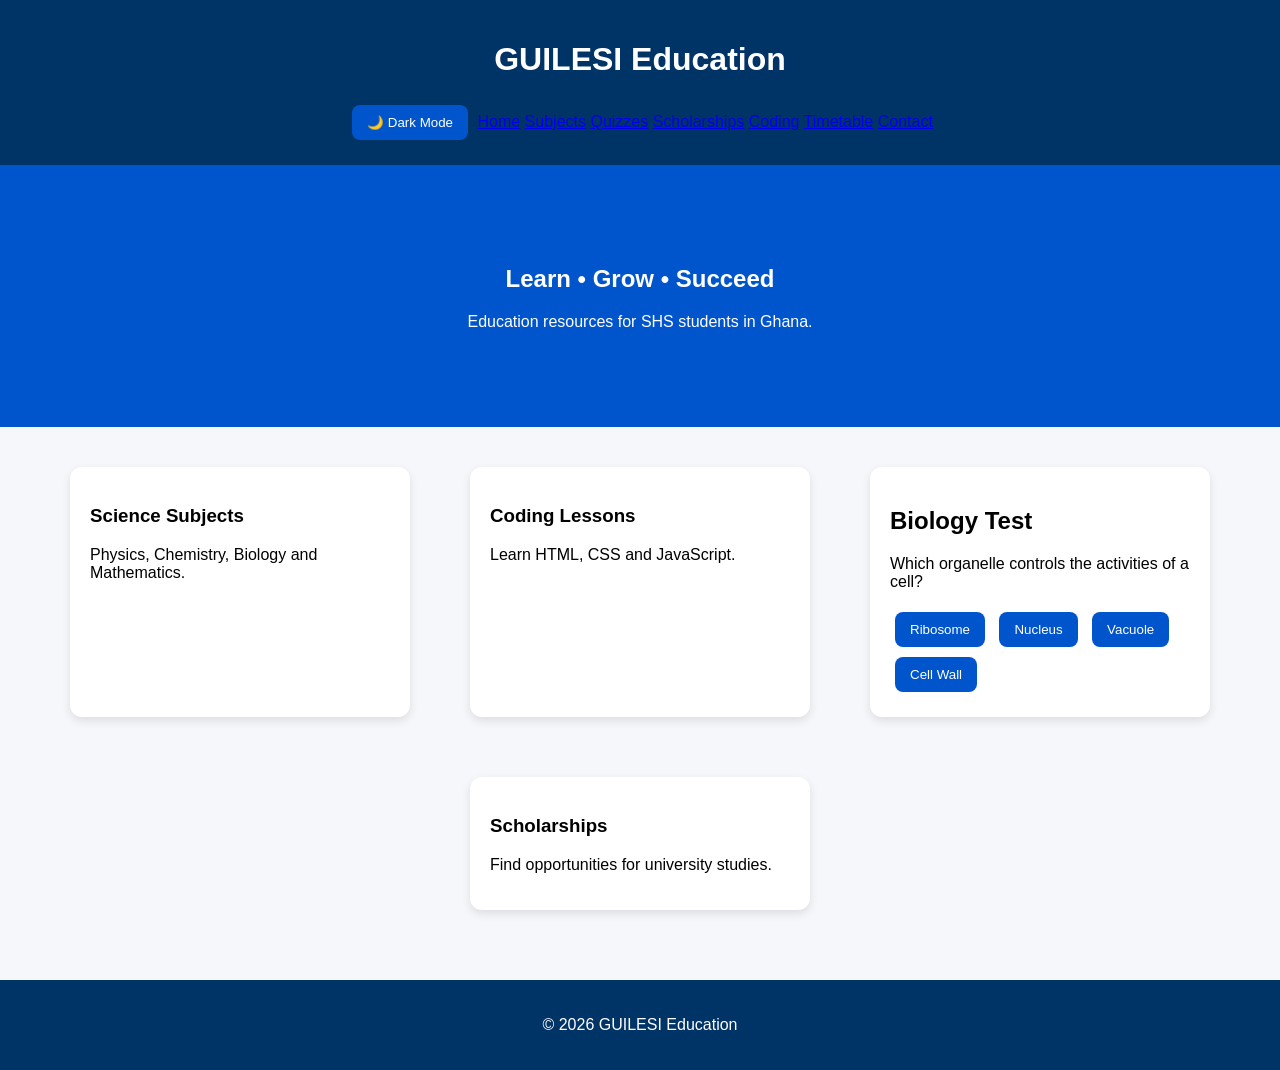
==== index.html @ f0cc9075 "Update index.html" ====
<!DOCTYPE html>
<html>
<head>
    <title>GUILESI Education</title>
    <link rel="stylesheet" href="style.css">
</head>
<body>
    <header>
    <h1>GUILESI Education</h1>

    <button class="dark-btn" onclick="toggleMode()">
        🌙 Dark Mode
    </button
    
    
    <nav>
        <a href="index.html">Home</a>
        <a href="subjects.html">Subjects</a>
        <a href="quizzes.html">Quizzes</a>
        <a href="scholarships.html">Scholarships</a>
        <a href="coding.html">Coding</a>
        <a href="timetable.html">Timetable</a>
        <a href="contact.html">Contact</a>
    </nav>
</header>
<script>
function toggleMode() {
document.body.classList.toggle("dark");
}
</script>
<section class="hero">
    <h2>Learn • Grow • Succeed</h2>
    <p>Education resources for SHS students in Ghana.</p>
</section>

<section class="cards">
    <div class="card">
        <h3>Science Subjects</h3>
        <p>Physics, Chemistry, Biology and Mathematics.</p>
    </div>

    <div class="card">
        <h3>Coding Lessons</h3>
        <p>Learn HTML, CSS and JavaScript.</p>
    </div>
    <div class="card">
<h2>Biology Test</h2>

<p>Which organelle controls the activities of a cell?</p>

<button onclick="alert('Wrong')">Ribosome</button>
<button onclick="alert('Correct')">Nucleus</button>
<button onclick="alert('Wrong')">Vacuole</button>
<button onclick="alert('Wrong')">Cell Wall</button>

    </div>

    <div class="card">
        <h3>Scholarships</h3>
        <p>Find opportunities for university studies.</p>
    </div>
    
</section>

<footer>
    <p>© 2026 GUILESI Education</p>
</footer>

</body>
</html>
---- style.css ----
body{
    margin:0;
    font-family:Arial, sans-serif;
    background:#f5f7fa;
}

header{
    background:#003366;
    color:white;
    text-align:center;
    padding:20px;
}

nav a{
    color:white;
    text-decoration:none;
    margin:10px;
}

.hero{
    background:#0055cc;
    color:white;
    text-align:center;
    padding:80px 20px;
}

.cards{
    display:flex;
    flex-wrap:wrap;
    justify-content:center;
    gap:20px;
    padding:20px;
}

.card{
    background:white;
    padding:20px;
    border-radius:12px;
    box-shadow:0 4px 10px rgba(0,0,0,0.1);
    width:300px;
}
.card{
    background:white;
    padding:20px;
    border-radius:12px;
    margin:20px;
    box-shadow:0 4px 10px rgba(0,0,0,0.1);
}
button{
    background:#0055cc;
    color:white;
    border:none;
    padding:10px 20px;
    border-radius:8px;
}
button{
    margin:5px;
    padding:10px 15px;
    border:none;
    border-radius:8px;
    cursor:pointer;
}
footer{
    text-align:center;
    background:#003366;
    color:white;
    padding:20px;
    margin-top:30px;
}
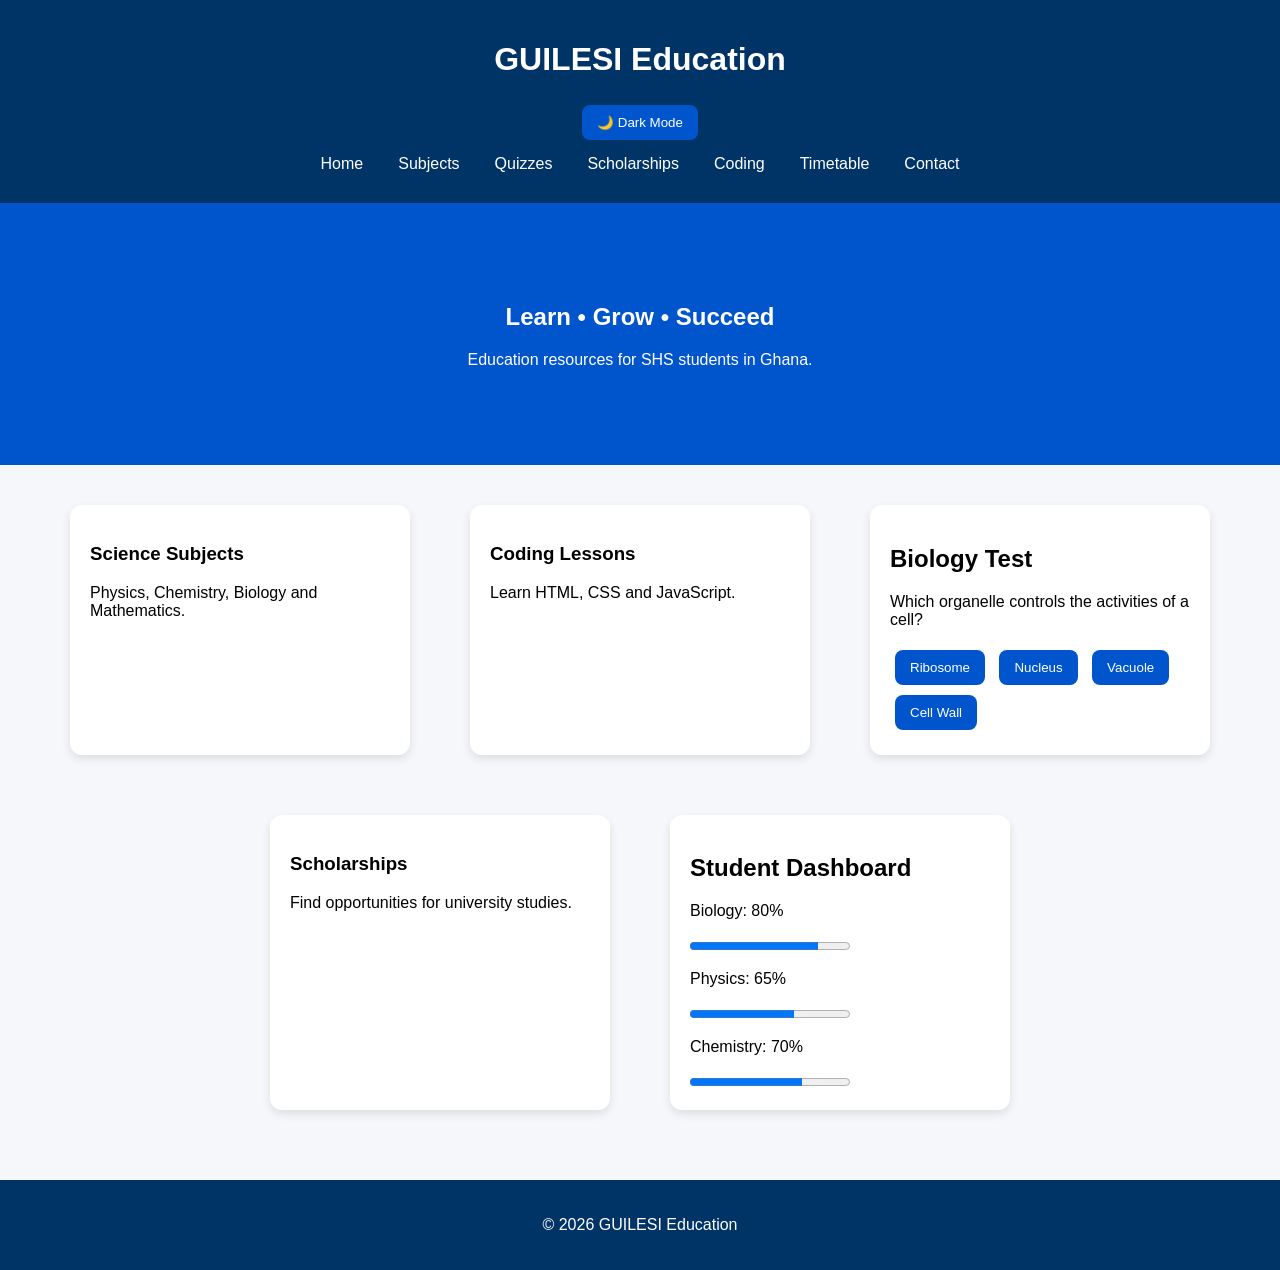
==== commit d6343793: "Update index.html" ====
--- a/index.html
+++ b/index.html
@@ -8,11 +8,9 @@
     <header>
     <h1>GUILESI Education</h1>
 
-    <button class="dark-btn" onclick="toggleMode()">
-        🌙 Dark Mode
-    </button
-    
-    
+       <button onclick="darkMode()">
+🌙 Dark Mode
+       </button> 
     <nav>
         <a href="index.html">Home</a>
         <a href="subjects.html">Subjects</a>
@@ -59,12 +57,27 @@
         <h3>Scholarships</h3>
         <p>Find opportunities for university studies.</p>
     </div>
-    
+    <div class="card">
+<h2>Student Dashboard</h2>
+
+<p>Biology: 80%</p>
+<progress value="80" max="100"></progress>
+
+<p>Physics: 65%</p>
+<progress value="65" max="100"></progress>
+
+<p>Chemistry: 70%</p>
+<progress value="70" max="100"></progress>
+    </div>
 </section>
 
 <footer>
     <p>© 2026 GUILESI Education</p>
 </footer>
-
+<script>
+function darkMode(){
+document.body.classList.toggle("dark");
+}
+</script>
 </body>
 </html>
--- a/style.css
+++ b/style.css
@@ -10,11 +10,27 @@
     text-align:center;
     padding:20px;
 }
-
+.dark-btn{
+    position:fixed;
+    bottom:20px;
+    right:20px;
+    background:#0055cc;
+    color:white;
+    border:none;
+    padding:12px 18px;
+    border-radius:50px;
+    cursor:pointer;
+}
 nav a{
     color:white;
     text-decoration:none;
     margin:10px;
+}
+nav{
+    display:flex;
+    flex-wrap:wrap;
+    justify-content:center;
+    gap:15px;
 }
 
 .hero{
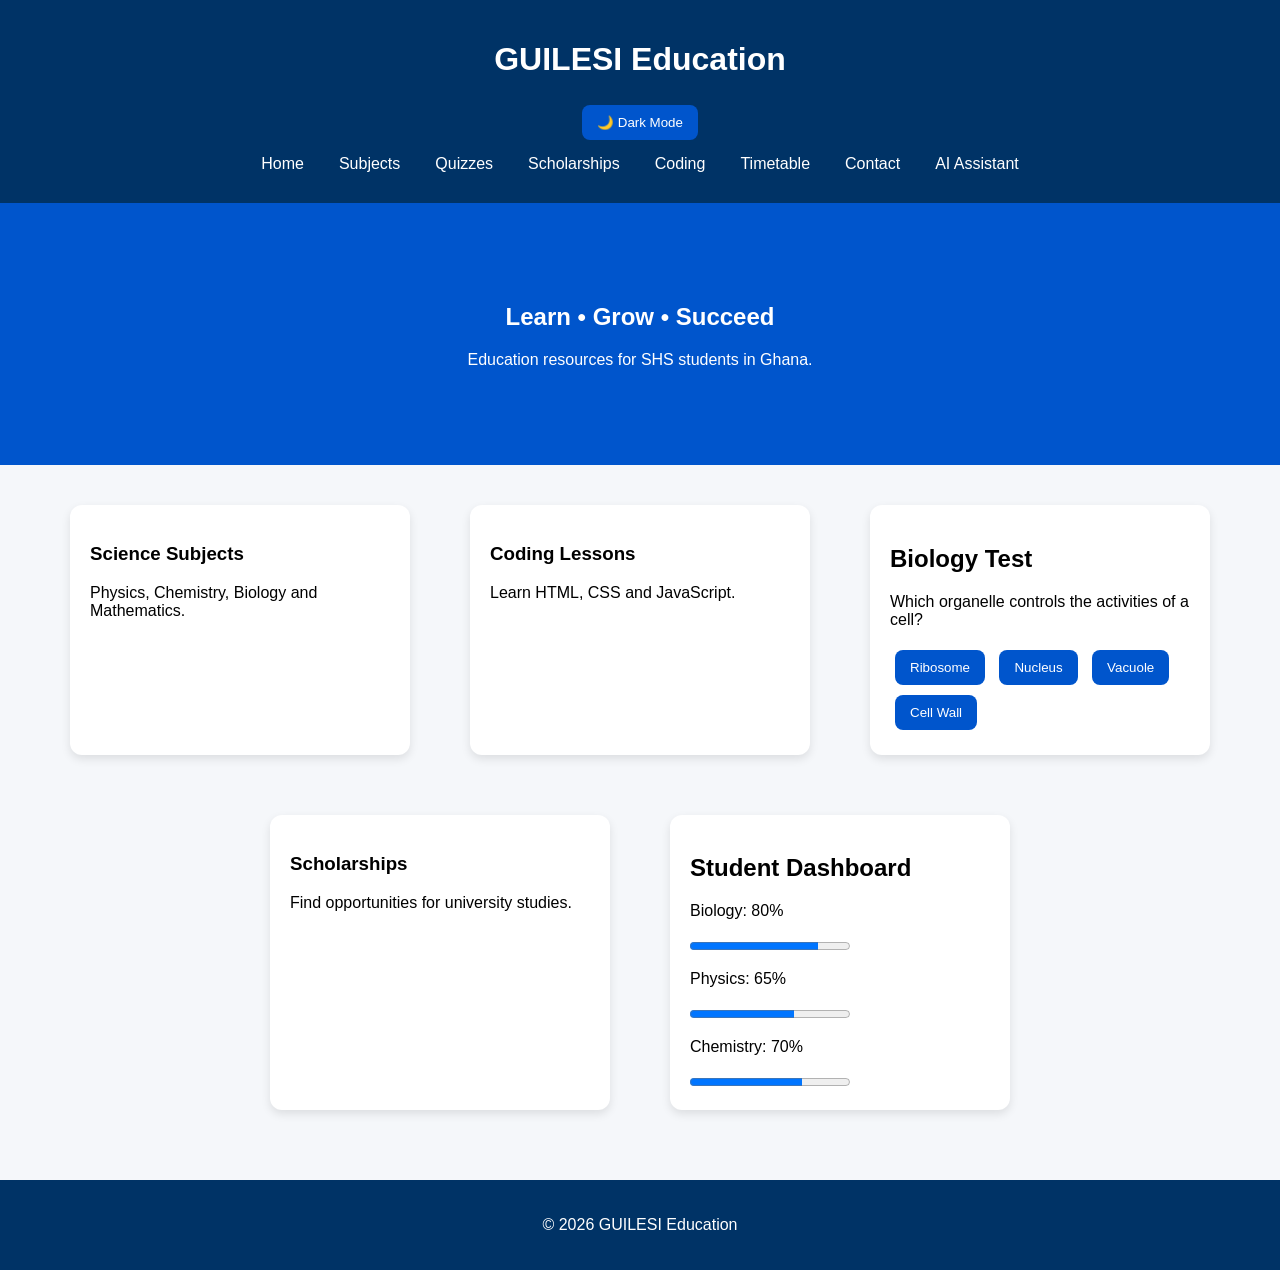
==== commit d1b30e57: "Update index.html" ====
--- a/index.html
+++ b/index.html
@@ -8,17 +8,18 @@
     <header>
     <h1>GUILESI Education</h1>
 
-       <button onclick="darkMode()">
+       <button onclick="toggleMode()">
 🌙 Dark Mode
        </button> 
     <nav>
         <a href="index.html">Home</a>
-        <a href="subjects.html">Subjects</a>
+        <a href="subject.html">Subjects</a>
         <a href="quizzes.html">Quizzes</a>
         <a href="scholarships.html">Scholarships</a>
         <a href="coding.html">Coding</a>
         <a href="timetable.html">Timetable</a>
         <a href="contact.html">Contact</a>
+       <a href="ai-assistant.html">AI Assistant</a>
     </nav>
 </header>
 <script>
@@ -79,5 +80,6 @@
 document.body.classList.toggle("dark");
 }
 </script>
+    <script src="script.js"></script>
 </body>
 </html>
--- a/style.css
+++ b/style.css
@@ -20,6 +20,15 @@
     padding:12px 18px;
     border-radius:50px;
     cursor:pointer;
+}
+.dark{
+background:#121212;
+color:white;
+}
+
+.dark .card{
+background:#1e1e1e;
+color:white;
 }
 nav a{
     color:white;
@@ -83,3 +92,18 @@
     padding:20px;
     margin-top:30px;
 }
+
+@media(max-width:768px){
+
+nav{
+display:flex;
+flex-direction:column;
+gap:10px;
+}
+
+.card{
+width:90%;
+margin:auto;
+}
+
+    }
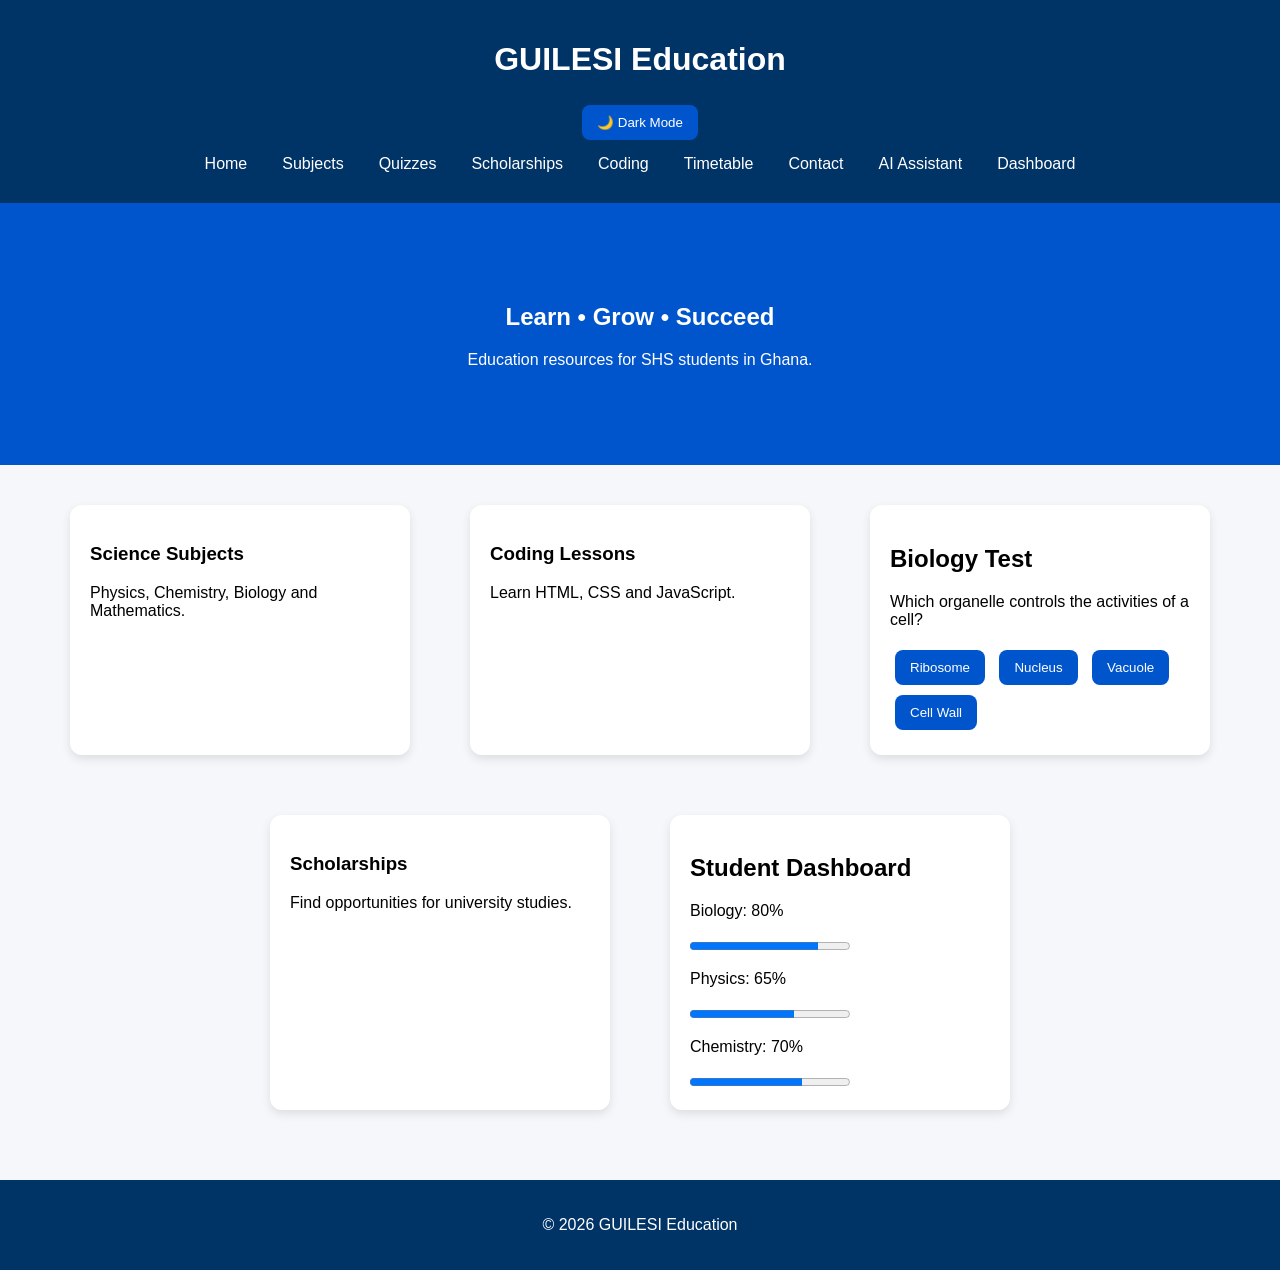
==== commit 041e141b: "Update index.html" ====
--- a/index.html
+++ b/index.html
@@ -20,6 +20,7 @@
         <a href="timetable.html">Timetable</a>
         <a href="contact.html">Contact</a>
        <a href="ai-assistant.html">AI Assistant</a>
+        <a href="dashboard.html">Dashboard</a>
     </nav>
 </header>
 <script>
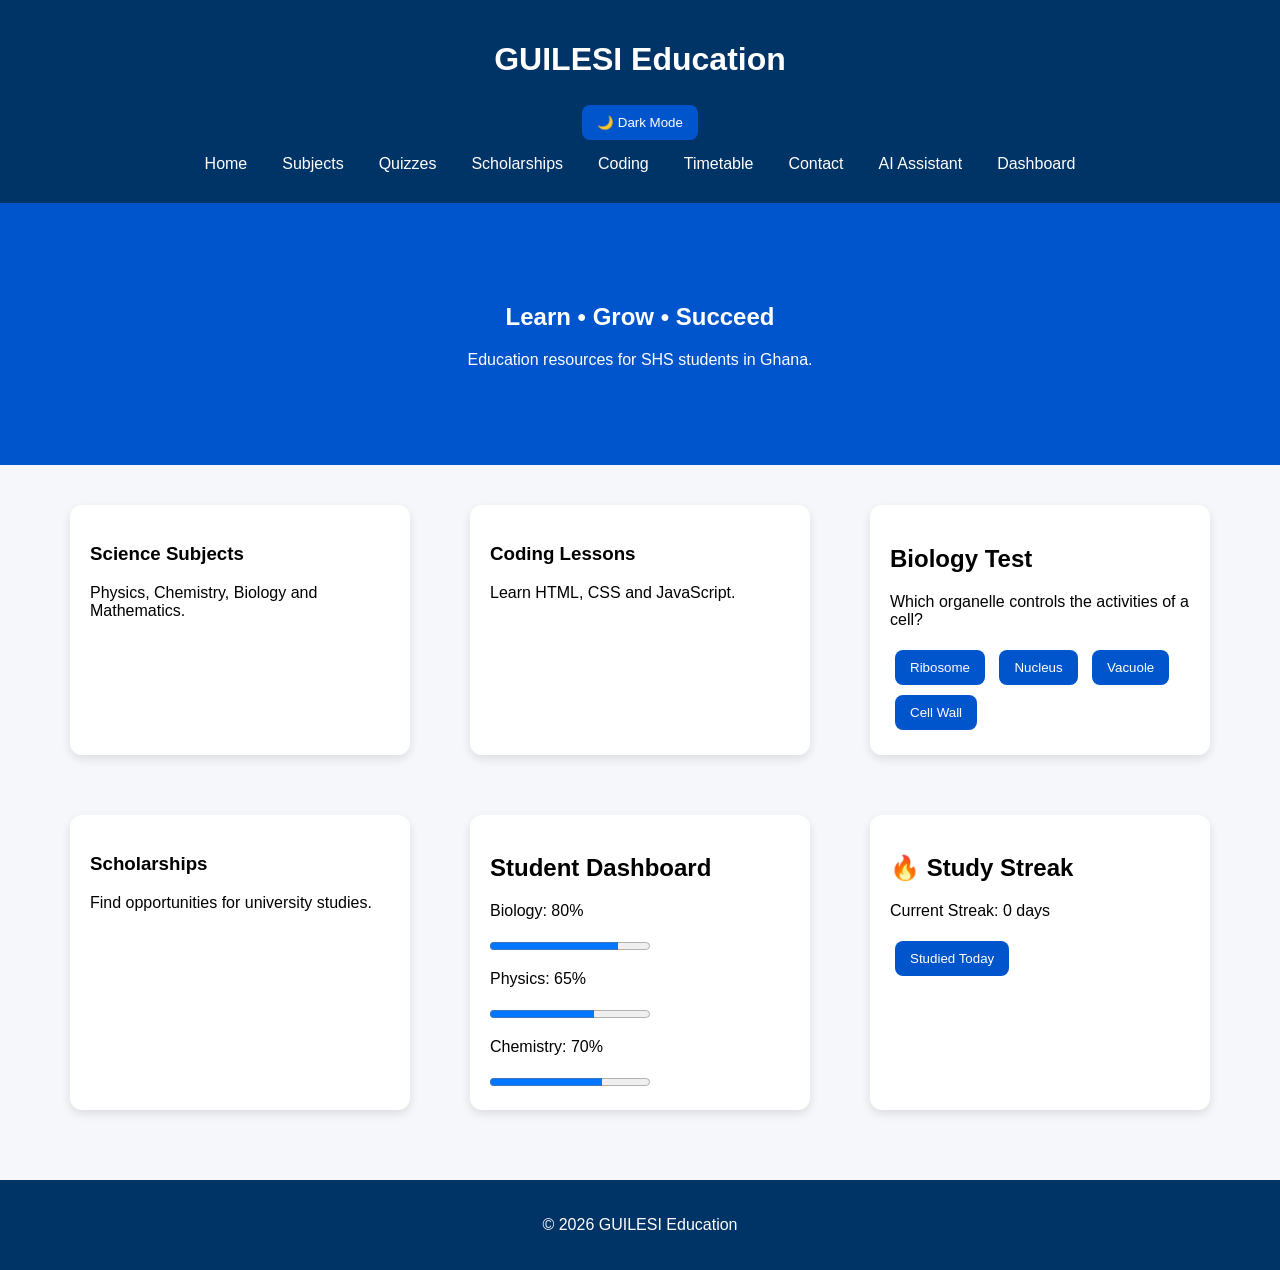
==== commit 99dafb53: "Update index.html" ====
--- a/index.html
+++ b/index.html
@@ -71,6 +71,26 @@
 <p>Chemistry: 70%</p>
 <progress value="70" max="100"></progress>
     </div>
+    <div class="card">
+<h2>🔥 Study Streak</h2>
+<p id="streak"></p>
+<button onclick="increaseStreak()">Studied Today</button>
+</div>
+
+<script>
+let streak=localStorage.getItem("streak") || 0;
+
+document.getElementById("streak").innerHTML=
+"Current Streak: " + streak + " days";
+
+function increaseStreak(){
+streak++;
+localStorage.setItem("streak",streak);
+
+document.getElementById("streak").innerHTML=
+"Current Streak: " + streak + " days";
+}
+</script>
 </section>
 
 <footer>
